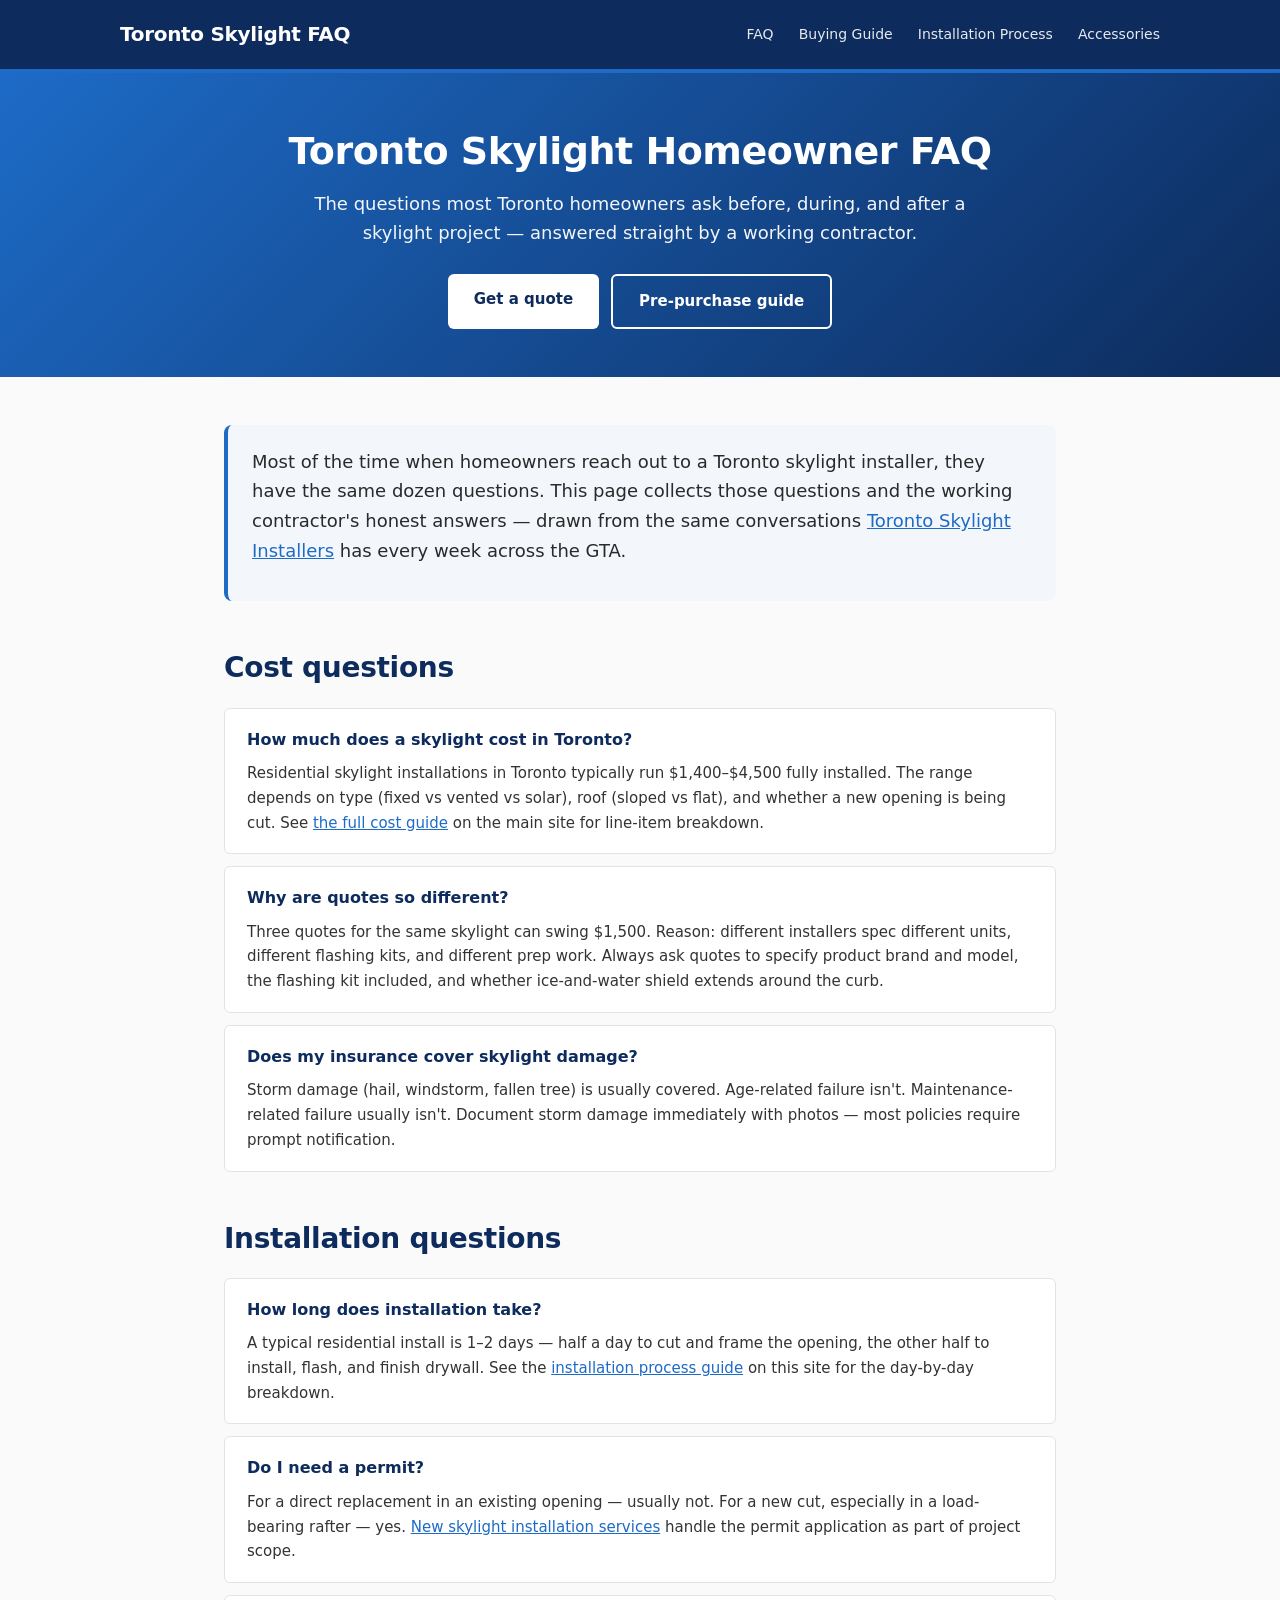
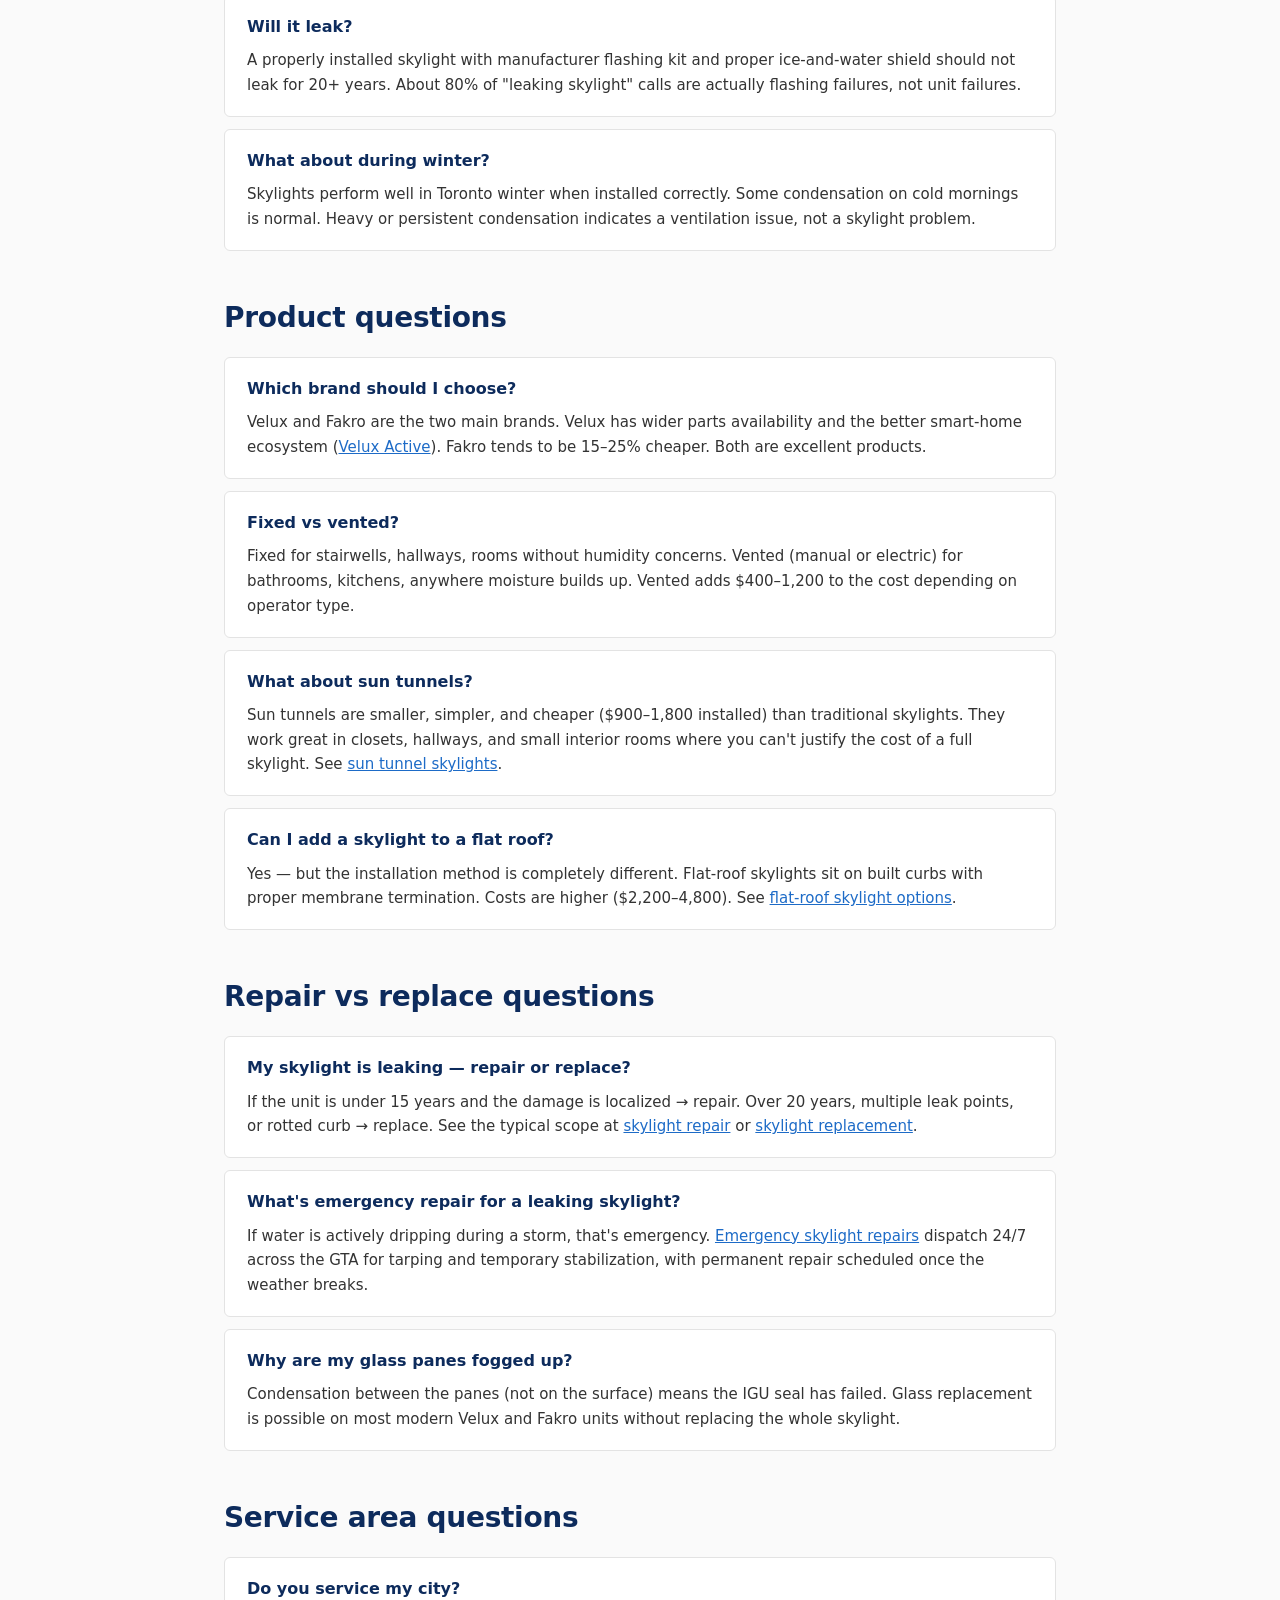
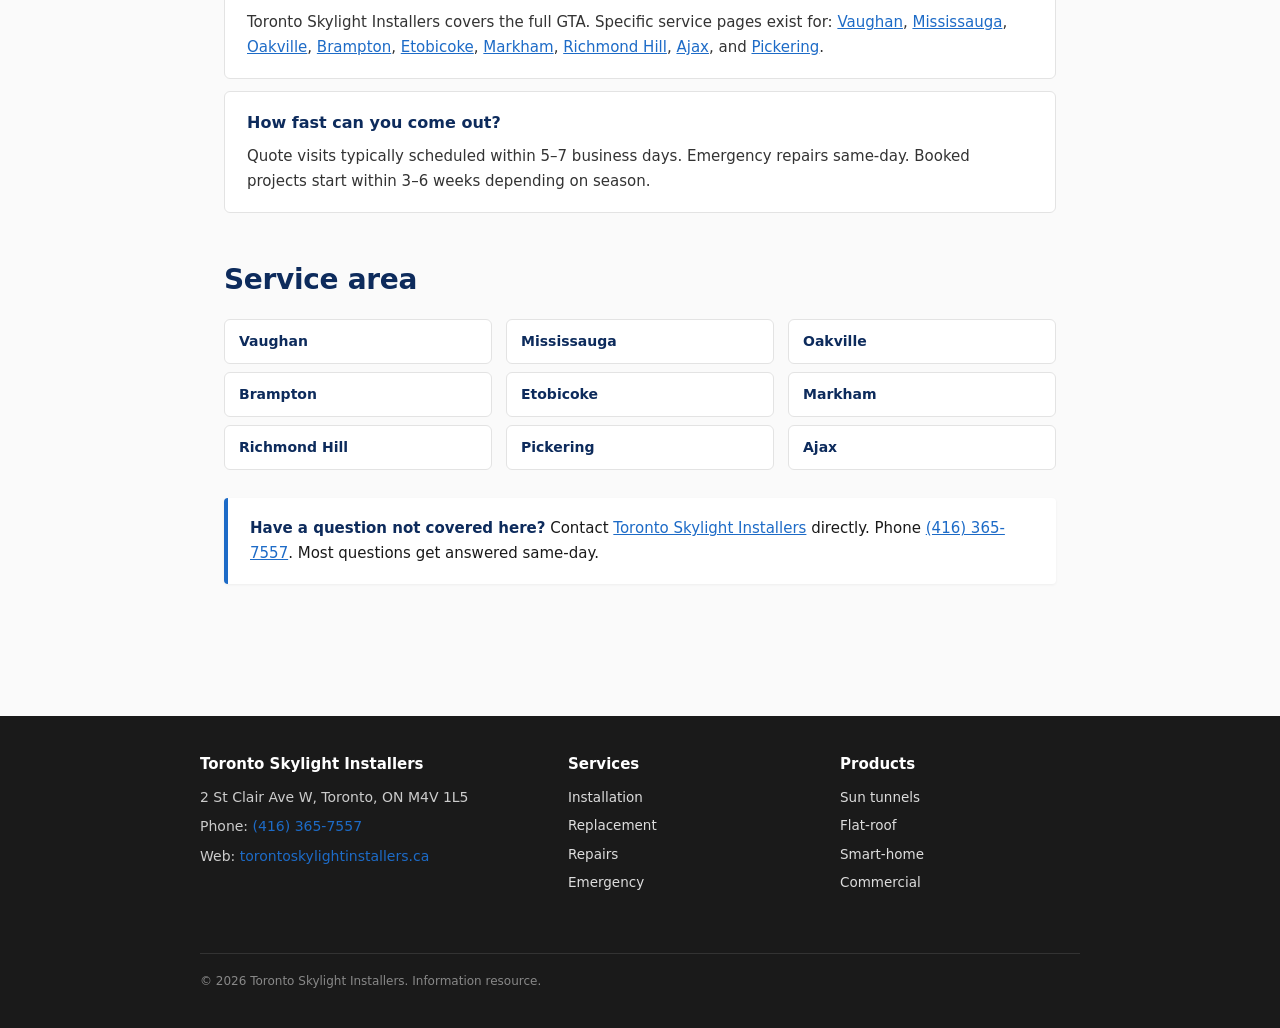
==== index.html @ 75ff4c7b "initial: Toronto Skylight FAQ resource" ====
<!doctype html>
<html lang="en">
<head>
<meta charset="utf-8">
<meta name="viewport" content="width=device-width,initial-scale=1">
<title>Toronto Skylight FAQ — Common Homeowner Questions Answered</title>
<meta name="description" content="The most common questions Toronto homeowners ask about skylights, answered by a working contractor. Installation, repair, replacement, products, and pricing.">
<link rel="stylesheet" href="styles.css">
<script type="application/ld+json">
{
  "@context": "https://schema.org",
  "@type": "FAQPage",
  "mainEntity": [
    {"@type":"Question","name":"How much does a skylight cost in Toronto?","acceptedAnswer":{"@type":"Answer","text":"Residential skylight installs in Toronto run $1,400–$4,500 fully installed depending on type, roof, and complexity."}},
    {"@type":"Question","name":"How long does installation take?","acceptedAnswer":{"@type":"Answer","text":"Most residential installs are 1–2 days. Commercial and complex projects take longer."}}
  ]
}
</script>
</head>
<body>

<header>
  <div class="wrap">
    <div class="logo">Toronto Skylight FAQ</div>
    <nav>
      <a href="index.html">FAQ</a>
      <a href="buying-guide.html">Buying Guide</a>
      <a href="installation-process.html">Installation Process</a>
      <a href="accessory-guide.html">Accessories</a>
    </nav>
  </div>
</header>

<section class="hero">
  <h1>Toronto Skylight Homeowner FAQ</h1>
  <p class="sub">The questions most Toronto homeowners ask before, during, and after a skylight project — answered straight by a working contractor.</p>
  <div class="cta-row">
    <a class="cta primary" href="https://torontoskylightinstallers.ca/contact-us/" rel="noopener">Get a quote</a>
    <a class="cta ghost" href="buying-guide.html">Pre-purchase guide</a>
  </div>
</section>

<main>

<div class="intro">
  <p class="lede">Most of the time when homeowners reach out to a Toronto skylight installer, they have the same dozen questions. This page collects those questions and the working contractor's honest answers — drawn from the same conversations <a href="https://torontoskylightinstallers.ca" rel="noopener">Toronto Skylight Installers</a> has every week across the GTA.</p>
</div>

<h2>Cost questions</h2>

<div class="faq-item">
  <h3>How much does a skylight cost in Toronto?</h3>
  <p>Residential skylight installations in Toronto typically run $1,400–$4,500 fully installed. The range depends on type (fixed vs vented vs solar), roof (sloped vs flat), and whether a new opening is being cut. See <a href="https://torontoskylightinstallers.ca/skylight-replacement-toronto-costs-guide/" rel="noopener">the full cost guide</a> on the main site for line-item breakdown.</p>
</div>

<div class="faq-item">
  <h3>Why are quotes so different?</h3>
  <p>Three quotes for the same skylight can swing $1,500. Reason: different installers spec different units, different flashing kits, and different prep work. Always ask quotes to specify product brand and model, the flashing kit included, and whether ice-and-water shield extends around the curb.</p>
</div>

<div class="faq-item">
  <h3>Does my insurance cover skylight damage?</h3>
  <p>Storm damage (hail, windstorm, fallen tree) is usually covered. Age-related failure isn't. Maintenance-related failure usually isn't. Document storm damage immediately with photos — most policies require prompt notification.</p>
</div>

<h2>Installation questions</h2>

<div class="faq-item">
  <h3>How long does installation take?</h3>
  <p>A typical residential install is 1–2 days — half a day to cut and frame the opening, the other half to install, flash, and finish drywall. See the <a href="installation-process.html">installation process guide</a> on this site for the day-by-day breakdown.</p>
</div>

<div class="faq-item">
  <h3>Do I need a permit?</h3>
  <p>For a direct replacement in an existing opening — usually not. For a new cut, especially in a load-bearing rafter — yes. <a href="https://torontoskylightinstallers.ca/services/new-skylight-installation/" rel="noopener">New skylight installation services</a> handle the permit application as part of project scope.</p>
</div>

<div class="faq-item">
  <h3>Will it leak?</h3>
  <p>A properly installed skylight with manufacturer flashing kit and proper ice-and-water shield should not leak for 20+ years. About 80% of "leaking skylight" calls are actually flashing failures, not unit failures.</p>
</div>

<div class="faq-item">
  <h3>What about during winter?</h3>
  <p>Skylights perform well in Toronto winter when installed correctly. Some condensation on cold mornings is normal. Heavy or persistent condensation indicates a ventilation issue, not a skylight problem.</p>
</div>

<h2>Product questions</h2>

<div class="faq-item">
  <h3>Which brand should I choose?</h3>
  <p>Velux and Fakro are the two main brands. Velux has wider parts availability and the better smart-home ecosystem (<a href="https://torontoskylightinstallers.ca/products/residential/smart-home/" rel="noopener">Velux Active</a>). Fakro tends to be 15–25% cheaper. Both are excellent products.</p>
</div>

<div class="faq-item">
  <h3>Fixed vs vented?</h3>
  <p>Fixed for stairwells, hallways, rooms without humidity concerns. Vented (manual or electric) for bathrooms, kitchens, anywhere moisture builds up. Vented adds $400–1,200 to the cost depending on operator type.</p>
</div>

<div class="faq-item">
  <h3>What about sun tunnels?</h3>
  <p>Sun tunnels are smaller, simpler, and cheaper ($900–1,800 installed) than traditional skylights. They work great in closets, hallways, and small interior rooms where you can't justify the cost of a full skylight. See <a href="https://torontoskylightinstallers.ca/products/residential/sun-tunnel-skylights/" rel="noopener">sun tunnel skylights</a>.</p>
</div>

<div class="faq-item">
  <h3>Can I add a skylight to a flat roof?</h3>
  <p>Yes — but the installation method is completely different. Flat-roof skylights sit on built curbs with proper membrane termination. Costs are higher ($2,200–4,800). See <a href="https://torontoskylightinstallers.ca/products/residential/flat-roof-skylights/" rel="noopener">flat-roof skylight options</a>.</p>
</div>

<h2>Repair vs replace questions</h2>

<div class="faq-item">
  <h3>My skylight is leaking — repair or replace?</h3>
  <p>If the unit is under 15 years and the damage is localized → repair. Over 20 years, multiple leak points, or rotted curb → replace. See the typical scope at <a href="https://torontoskylightinstallers.ca/services/skylight-repairs/" rel="noopener">skylight repair</a> or <a href="https://torontoskylightinstallers.ca/services/skylight-replacement/" rel="noopener">skylight replacement</a>.</p>
</div>

<div class="faq-item">
  <h3>What's emergency repair for a leaking skylight?</h3>
  <p>If water is actively dripping during a storm, that's emergency. <a href="https://torontoskylightinstallers.ca/services/emergency-skylight-repairs/" rel="noopener">Emergency skylight repairs</a> dispatch 24/7 across the GTA for tarping and temporary stabilization, with permanent repair scheduled once the weather breaks.</p>
</div>

<div class="faq-item">
  <h3>Why are my glass panes fogged up?</h3>
  <p>Condensation between the panes (not on the surface) means the IGU seal has failed. Glass replacement is possible on most modern Velux and Fakro units without replacing the whole skylight.</p>
</div>

<h2>Service area questions</h2>

<div class="faq-item">
  <h3>Do you service my city?</h3>
  <p>Toronto Skylight Installers covers the full GTA. Specific service pages exist for: <a href="https://torontoskylightinstallers.ca/service/skylight-replacement-vaughan/" rel="noopener">Vaughan</a>, <a href="https://torontoskylightinstallers.ca/service/skylight-replacement-mississauga/" rel="noopener">Mississauga</a>, <a href="https://torontoskylightinstallers.ca/service/skylight-replacement-oakville/" rel="noopener">Oakville</a>, <a href="https://torontoskylightinstallers.ca/service/skylight-replacement-brampton/" rel="noopener">Brampton</a>, <a href="https://torontoskylightinstallers.ca/service/skylight-replacement-etobicoke/" rel="noopener">Etobicoke</a>, <a href="https://torontoskylightinstallers.ca/service/skylight-replacement-markham/" rel="noopener">Markham</a>, <a href="https://torontoskylightinstallers.ca/service/skylight-replacement-richmond-hill/" rel="noopener">Richmond Hill</a>, <a href="https://torontoskylightinstallers.ca/service/skylight-replacement-ajax/" rel="noopener">Ajax</a>, and <a href="https://torontoskylightinstallers.ca/service/skylight-replacement-pickering/" rel="noopener">Pickering</a>.</p>
</div>

<div class="faq-item">
  <h3>How fast can you come out?</h3>
  <p>Quote visits typically scheduled within 5–7 business days. Emergency repairs same-day. Booked projects start within 3–6 weeks depending on season.</p>
</div>

<h2>Service area</h2>
<div class="cities-grid">
  <a href="https://torontoskylightinstallers.ca/service/skylight-replacement-vaughan/" rel="noopener">Vaughan</a>
  <a href="https://torontoskylightinstallers.ca/service/skylight-replacement-mississauga/" rel="noopener">Mississauga</a>
  <a href="https://torontoskylightinstallers.ca/service/skylight-replacement-oakville/" rel="noopener">Oakville</a>
  <a href="https://torontoskylightinstallers.ca/service/skylight-replacement-brampton/" rel="noopener">Brampton</a>
  <a href="https://torontoskylightinstallers.ca/service/skylight-replacement-etobicoke/" rel="noopener">Etobicoke</a>
  <a href="https://torontoskylightinstallers.ca/service/skylight-replacement-markham/" rel="noopener">Markham</a>
  <a href="https://torontoskylightinstallers.ca/service/skylight-replacement-richmond-hill/" rel="noopener">Richmond Hill</a>
  <a href="https://torontoskylightinstallers.ca/service/skylight-replacement-pickering/" rel="noopener">Pickering</a>
  <a href="https://torontoskylightinstallers.ca/service/skylight-replacement-ajax/" rel="noopener">Ajax</a>
</div>

<div class="callout">
  <strong>Have a question not covered here?</strong> Contact <a href="https://torontoskylightinstallers.ca/contact-us/" rel="noopener">Toronto Skylight Installers</a> directly. Phone <a href="tel:+14163657557">(416) 365-7557</a>. Most questions get answered same-day.
</div>

</main>

<footer>
  <div class="wrap">
    <div>
      <h4>Toronto Skylight Installers</h4>
      <p>2 St Clair Ave W, Toronto, ON M4V 1L5</p>
      <p>Phone: <a href="tel:+14163657557">(416) 365-7557</a></p>
      <p>Web: <a href="https://torontoskylightinstallers.ca" rel="noopener">torontoskylightinstallers.ca</a></p>
    </div>
    <div>
      <h4>Services</h4>
      <ul class="deep-links">
        <li><a href="https://torontoskylightinstallers.ca/services/skylight-installation/" rel="noopener">Installation</a></li>
        <li><a href="https://torontoskylightinstallers.ca/services/skylight-replacement/" rel="noopener">Replacement</a></li>
        <li><a href="https://torontoskylightinstallers.ca/services/skylight-repairs/" rel="noopener">Repairs</a></li>
        <li><a href="https://torontoskylightinstallers.ca/services/emergency-skylight-repairs/" rel="noopener">Emergency</a></li>
      </ul>
    </div>
    <div>
      <h4>Products</h4>
      <ul class="deep-links">
        <li><a href="https://torontoskylightinstallers.ca/products/residential/sun-tunnel-skylights/" rel="noopener">Sun tunnels</a></li>
        <li><a href="https://torontoskylightinstallers.ca/products/residential/flat-roof-skylights/" rel="noopener">Flat-roof</a></li>
        <li><a href="https://torontoskylightinstallers.ca/products/residential/smart-home/" rel="noopener">Smart-home</a></li>
        <li><a href="https://torontoskylightinstallers.ca/products/commercial/commercial-skylights/" rel="noopener">Commercial</a></li>
      </ul>
    </div>
    <div class="meta">© 2026 Toronto Skylight Installers. Information resource.</div>
  </div>
</footer>

</body>
</html>
---- styles.css ----
:root {
  --primary: #1d6bc7;
  --accent: #0d2b5c;
  --bg: #fafafa;
  --text: #1a1a1a;
  --muted: #555;
  --line: #e3e3e3;
  --card: #fff;
  --soft: #f3f7fb;
  --warn: #d6432a;
  --good: #2c8f4c;
}
* { box-sizing: border-box; margin: 0; padding: 0; }
html { scroll-behavior: smooth; }
body {
  font-family: -apple-system, BlinkMacSystemFont, "Segoe UI", system-ui, sans-serif;
  background: var(--bg); color: var(--text);
  line-height: 1.65;
  -webkit-font-smoothing: antialiased;
}
a { color: var(--primary); }

header {
  background: var(--accent); color: #fff;
  padding: 18px 24px; border-bottom: 4px solid var(--primary);
}
header .wrap { max-width: 1040px; margin: 0 auto;
  display: flex; align-items: center; justify-content: space-between; gap: 16px; flex-wrap: wrap; }
header .logo { font-size: 20px; font-weight: 800; letter-spacing: -0.3px; }
header nav a { color: #fff; text-decoration: none; margin-left: 20px;
  font-size: 14px; opacity: 0.9; font-weight: 500; }
header nav a:hover { opacity: 1; text-decoration: underline; }

.hero {
  background: linear-gradient(135deg, var(--primary) 0%, var(--accent) 100%);
  color: #fff; padding: 56px 24px 48px; text-align: center;
}
.hero h1 { font-size: 38px; line-height: 1.2; max-width: 820px;
  margin: 0 auto 14px; font-weight: 800; letter-spacing: -0.5px; }
.hero .sub { max-width: 660px; margin: 0 auto; font-size: 18px;
  opacity: 0.95; }
.hero .cta-row { margin-top: 26px; display: flex; gap: 12px; justify-content: center; flex-wrap: wrap; }
.hero .cta {
  display: inline-block;
  padding: 13px 26px; border-radius: 6px;
  text-decoration: none; font-weight: 700; font-size: 15px;
  transition: transform .15s;
}
.hero .cta.primary { background: #fff; color: var(--accent); }
.hero .cta.ghost { border: 2px solid #fff; color: #fff; }
.hero .cta:hover { transform: translateY(-1px); }

main { max-width: 880px; margin: 0 auto; padding: 48px 24px; }
main h2 { font-size: 28px; margin: 44px 0 16px; color: var(--accent);
  letter-spacing: -0.3px; }
main h3 { font-size: 19px; margin: 22px 0 8px; color: var(--text); }
main p { margin-bottom: 14px; color: #2a2a2a; }
main ul { margin: 12px 0 20px 22px; }
main li { margin-bottom: 6px; }

.lede { font-size: 18px; color: #2a2a2a; }
.intro { background: var(--soft); padding: 22px 24px; border-radius: 8px;
  border-left: 4px solid var(--primary); margin-bottom: 32px; }

.service-grid { display: grid; grid-template-columns: repeat(2, 1fr);
  gap: 16px; margin: 14px 0 32px; }
.service-card { background: var(--card); border: 1px solid var(--line);
  border-radius: 8px; padding: 22px 24px;
  transition: box-shadow .2s, transform .15s; }
.service-card:hover { box-shadow: 0 8px 20px rgba(0,0,0,0.07); transform: translateY(-2px); }
.service-card h3 { color: var(--accent); font-size: 17px; margin: 0 0 6px;
  border-bottom: 2px solid var(--primary); padding-bottom: 6px;
  display: inline-block; }
.service-card p { font-size: 14.5px; color: #444; margin: 8px 0 12px; }
.service-card a.deep { display: inline-block; font-size: 13px;
  text-decoration: none; color: var(--primary); font-weight: 600; }
.service-card a.deep::after { content: " →"; }
.service-card a.deep:hover { text-decoration: underline; }

.comparison-table { width: 100%; border-collapse: collapse;
  margin: 14px 0 30px; background: var(--card);
  border: 1px solid var(--line); border-radius: 8px; overflow: hidden;
  font-size: 14.5px; }
.comparison-table th { background: var(--accent); color: #fff;
  padding: 12px 14px; text-align: left; font-size: 14px; }
.comparison-table td { padding: 12px 14px; border-top: 1px solid var(--line); vertical-align: top; }
.comparison-table tr:nth-child(even) td { background: var(--soft); }
.comparison-table td:first-child { font-weight: 600; color: var(--accent); }

.callout { background: var(--card); border-left: 4px solid var(--primary);
  padding: 18px 22px; margin: 24px 0; border-radius: 4px;
  box-shadow: 0 1px 3px rgba(0,0,0,0.05); font-size: 15px; }
.callout strong { color: var(--accent); }

.faq-item { background: var(--card); border: 1px solid var(--line);
  border-radius: 6px; padding: 18px 22px; margin-bottom: 12px; }
.faq-item h3 { margin-top: 0; color: var(--accent); font-size: 16px; }
.faq-item p { margin: 8px 0 0; color: #333; font-size: 15px; }

.cities-grid { display: grid; grid-template-columns: repeat(3, 1fr);
  gap: 8px 14px; margin: 14px 0 28px; }
.cities-grid a { display: block; padding: 10px 14px;
  background: var(--card); border: 1px solid var(--line); border-radius: 6px;
  text-decoration: none; color: var(--accent); font-size: 14px; font-weight: 600;
  transition: background .15s, border-color .15s; }
.cities-grid a:hover { background: var(--soft); border-color: var(--primary); }

.estimator { background: var(--card); border: 1px solid var(--line);
  border-radius: 10px; padding: 26px; margin: 18px 0 32px;
  box-shadow: 0 2px 8px rgba(0,0,0,0.04); }
.estimator h3 { margin: 0 0 14px; color: var(--accent); font-size: 18px; }
.estimator label { display: block; margin: 14px 0 6px;
  font-size: 14px; font-weight: 600; color: #333; }
.estimator select, .estimator input { width: 100%; padding: 10px 12px;
  border: 1px solid var(--line); border-radius: 5px; font-size: 14px;
  background: var(--bg); }
.estimator .result { margin-top: 22px; padding: 18px 22px;
  background: linear-gradient(135deg, var(--soft), #fff);
  border-radius: 8px; border-left: 4px solid var(--primary); }
.estimator .result .low-high { font-size: 26px; color: var(--accent); font-weight: 800; }
.estimator .result .label { font-size: 13px; color: var(--muted); margin-top: 2px; }
.estimator .result .note { font-size: 13px; color: #444; margin-top: 12px; line-height: 1.5; }

.tree { background: var(--card); padding: 24px; border-radius: 10px;
  border: 1px solid var(--line); margin: 18px 0 32px; }
.tree .step { display: flex; gap: 14px; padding: 14px 0;
  border-bottom: 1px solid var(--line); }
.tree .step:last-child { border-bottom: none; }
.tree .num { flex-shrink: 0; width: 28px; height: 28px;
  background: var(--primary); color: #fff; border-radius: 50%;
  display: flex; align-items: center; justify-content: center;
  font-size: 13px; font-weight: 700; }
.tree .step-body p { margin: 0 0 4px; }
.tree .step-body .yes { color: var(--good); font-weight: 600; font-size: 14px; }
.tree .step-body .no { color: var(--warn); font-weight: 600; font-size: 14px; }

.glossary { background: var(--card); border-radius: 8px; padding: 18px 22px;
  border: 1px solid var(--line); margin: 14px 0 28px; }
.glossary dt { font-weight: 700; color: var(--accent); margin-top: 10px; font-size: 15px; }
.glossary dt:first-child { margin-top: 0; }
.glossary dd { margin: 4px 0 0; color: #333; font-size: 14.5px; }

footer { background: #1a1a1a; color: #ccc; padding: 36px 24px;
  font-size: 14px; margin-top: 60px; }
footer .wrap { max-width: 880px; margin: 0 auto; display: grid;
  grid-template-columns: 1.4fr 1fr 1fr; gap: 32px; }
footer h4 { color: #fff; margin-bottom: 10px; font-size: 15px; }
footer p { margin-bottom: 6px; }
footer a { color: var(--primary); text-decoration: none; }
footer a:hover { text-decoration: underline; }
footer .meta { margin-top: 22px; padding-top: 18px; border-top: 1px solid #333;
  font-size: 12px; color: #888; grid-column: 1/-1; }
footer ul.deep-links { list-style: none; padding: 0; margin: 0; }
footer ul.deep-links li { margin-bottom: 5px; }
footer ul.deep-links a { font-size: 13.5px; color: #ddd; }

@media (max-width: 720px) {
  .hero h1 { font-size: 28px; }
  .service-grid, .cities-grid { grid-template-columns: 1fr; }
  .cities-grid { grid-template-columns: 1fr 1fr; }
  footer .wrap { grid-template-columns: 1fr; }
  .comparison-table { font-size: 13px; }
  .comparison-table th, .comparison-table td { padding: 8px 10px; }
  header .wrap { flex-direction: column; align-items: flex-start; }
  header nav { margin-top: 8px; }
  header nav a:first-child { margin-left: 0; }
}
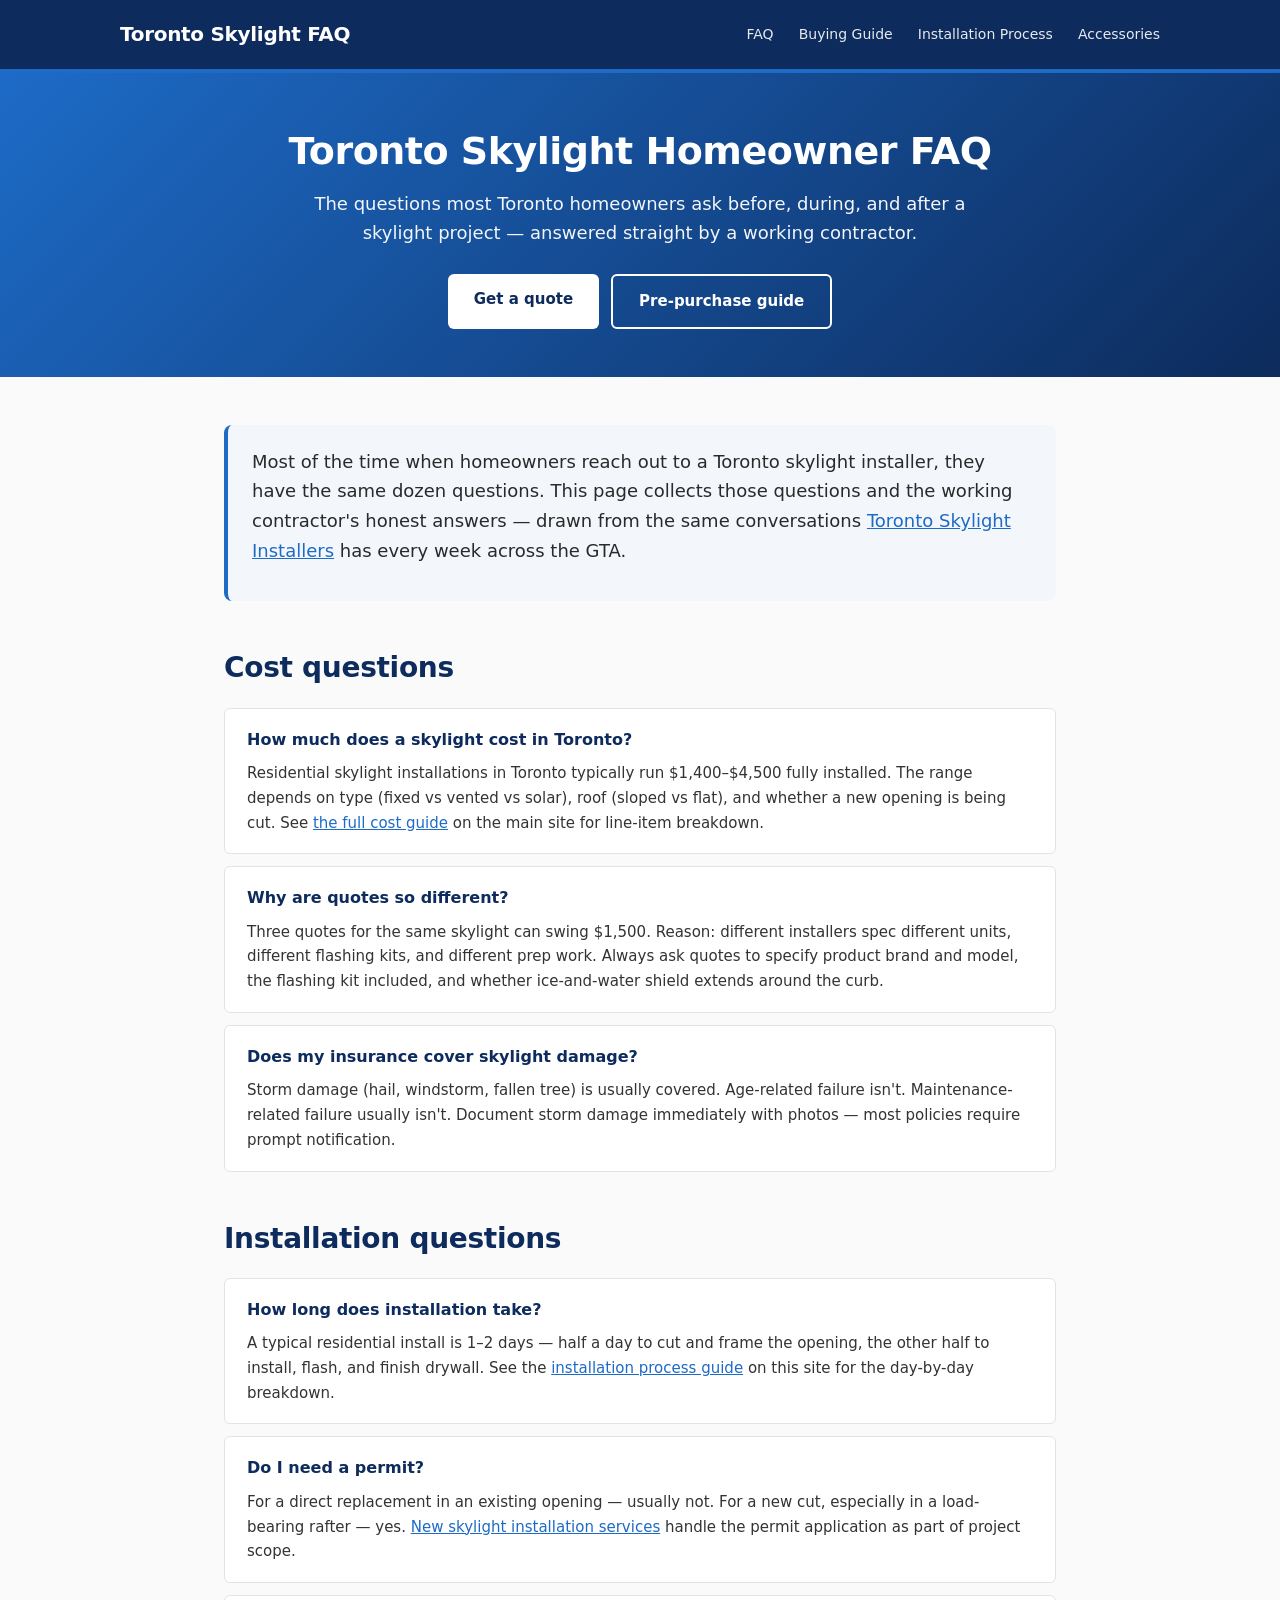
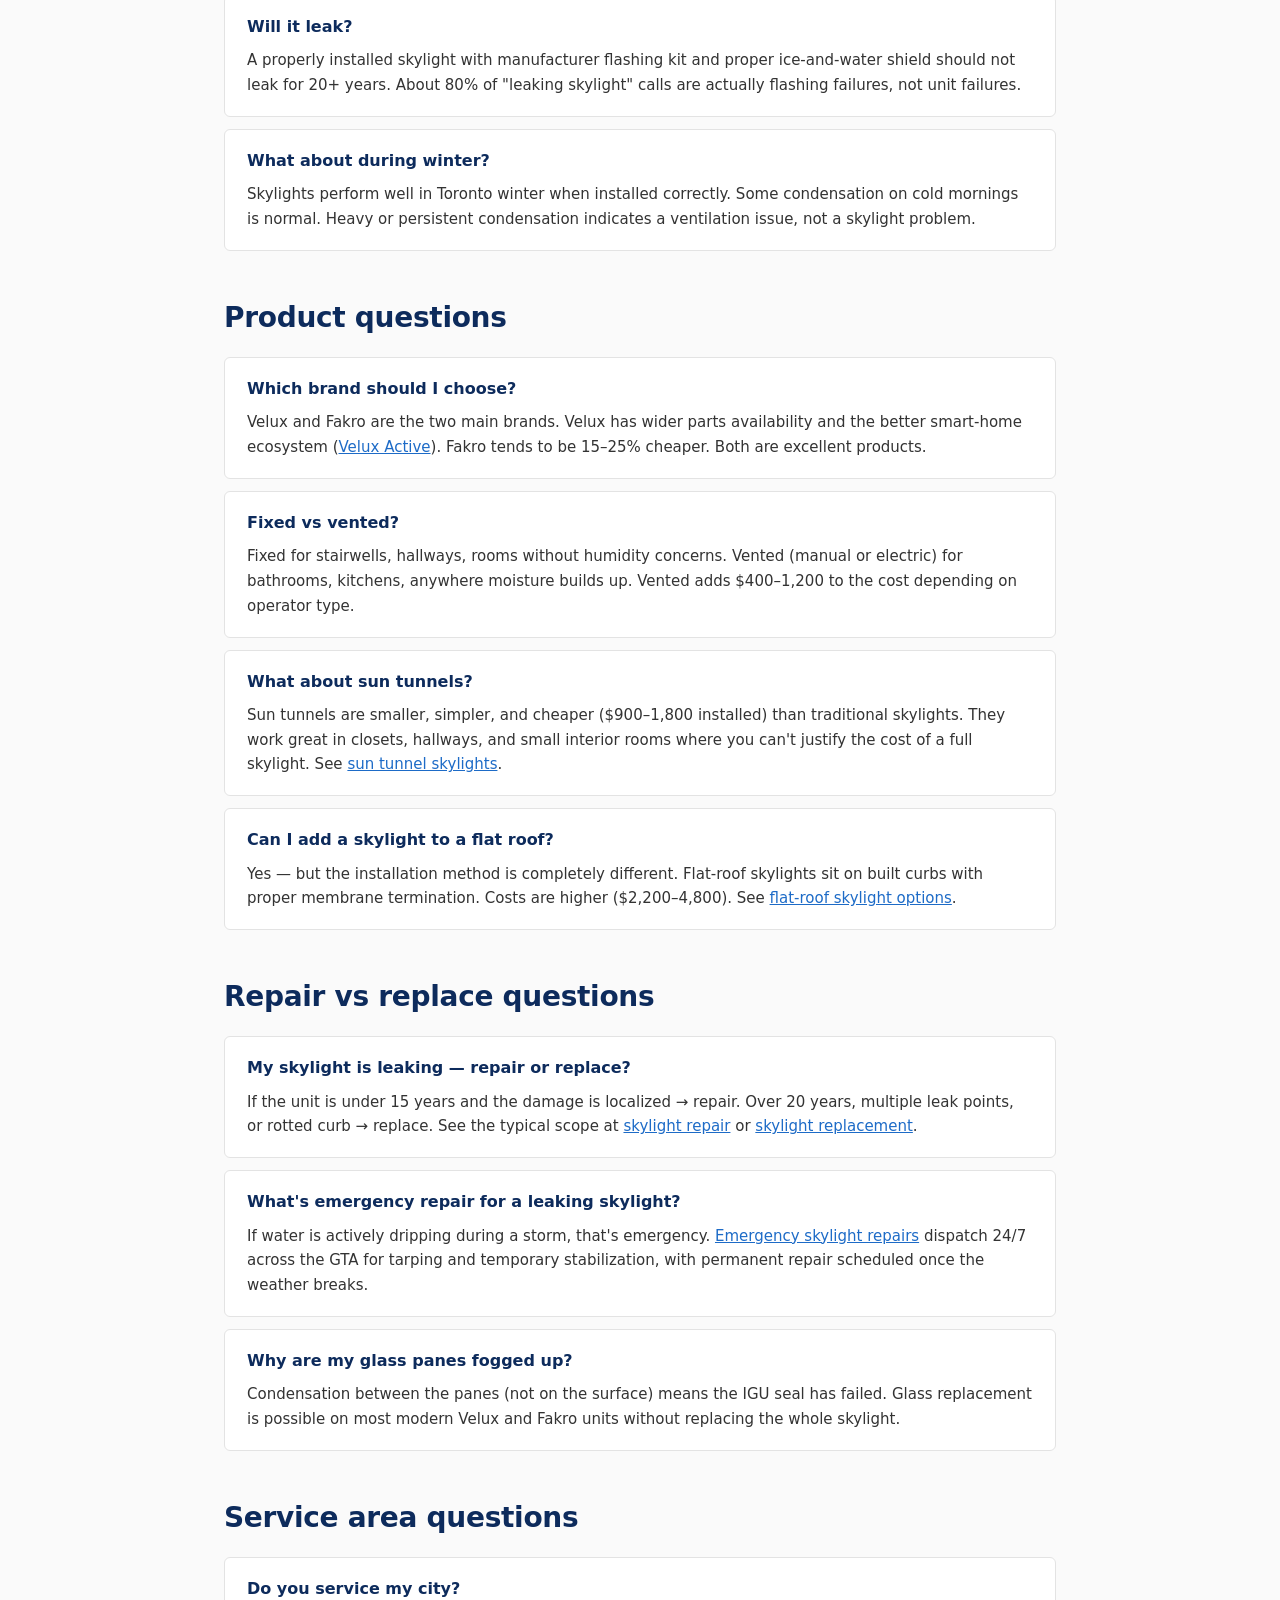
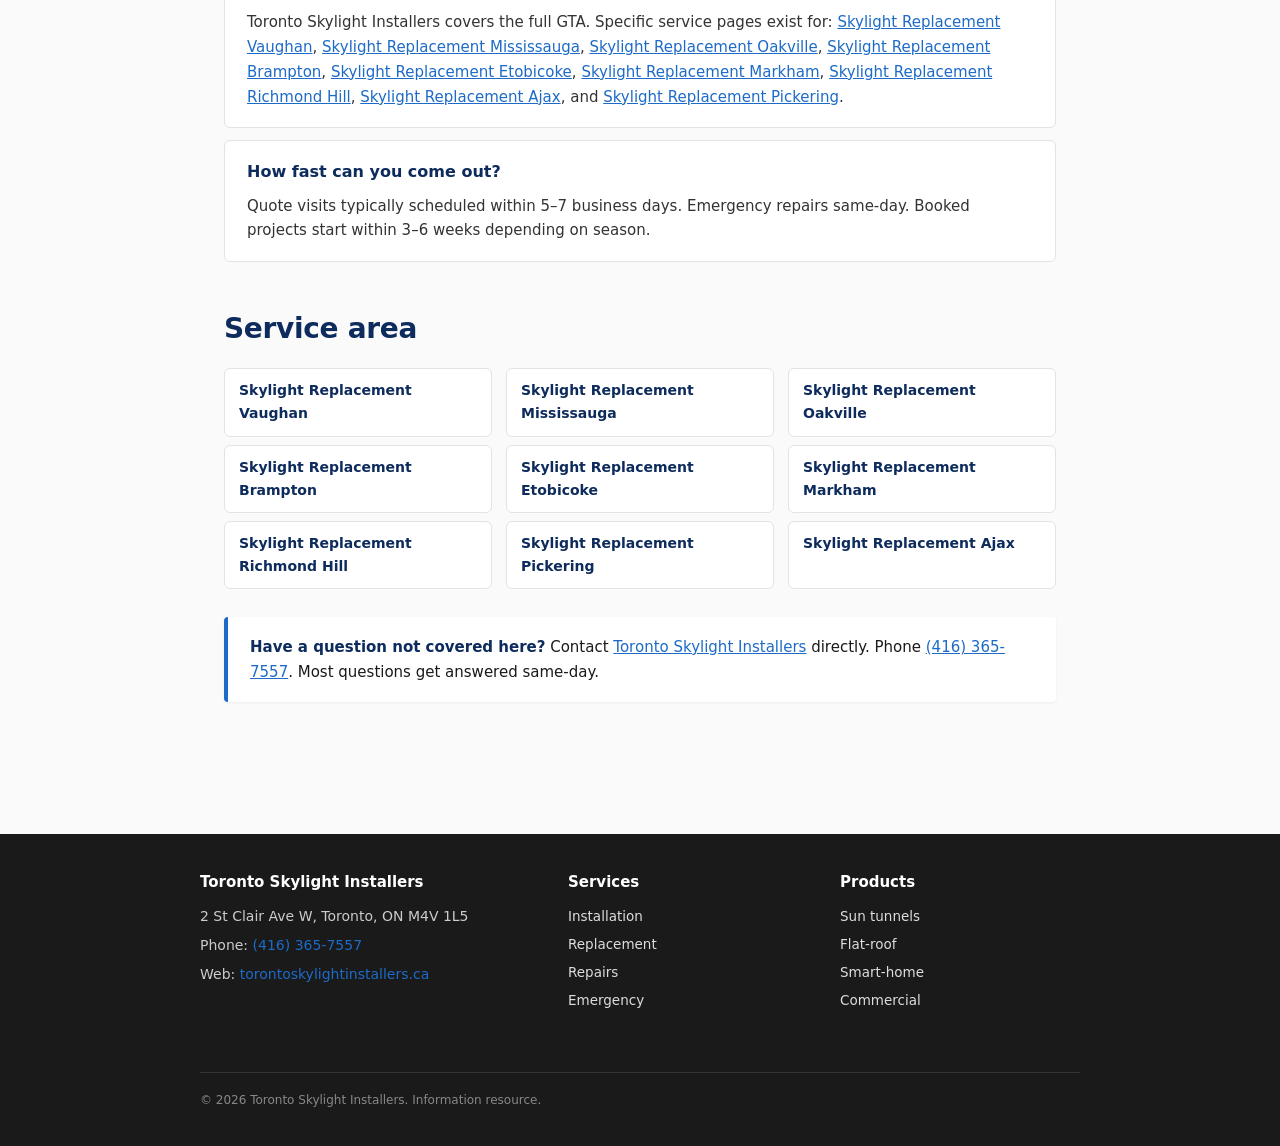
==== commit 2e96c279: "fix: brand anchors point to homepage, expand city anchor text to service+region" ====
--- a/index.html
+++ b/index.html
@@ -128,7 +128,7 @@
 
 <div class="faq-item">
   <h3>Do you service my city?</h3>
-  <p>Toronto Skylight Installers covers the full GTA. Specific service pages exist for: <a href="https://torontoskylightinstallers.ca/service/skylight-replacement-vaughan/" rel="noopener">Vaughan</a>, <a href="https://torontoskylightinstallers.ca/service/skylight-replacement-mississauga/" rel="noopener">Mississauga</a>, <a href="https://torontoskylightinstallers.ca/service/skylight-replacement-oakville/" rel="noopener">Oakville</a>, <a href="https://torontoskylightinstallers.ca/service/skylight-replacement-brampton/" rel="noopener">Brampton</a>, <a href="https://torontoskylightinstallers.ca/service/skylight-replacement-etobicoke/" rel="noopener">Etobicoke</a>, <a href="https://torontoskylightinstallers.ca/service/skylight-replacement-markham/" rel="noopener">Markham</a>, <a href="https://torontoskylightinstallers.ca/service/skylight-replacement-richmond-hill/" rel="noopener">Richmond Hill</a>, <a href="https://torontoskylightinstallers.ca/service/skylight-replacement-ajax/" rel="noopener">Ajax</a>, and <a href="https://torontoskylightinstallers.ca/service/skylight-replacement-pickering/" rel="noopener">Pickering</a>.</p>
+  <p>Toronto Skylight Installers covers the full GTA. Specific service pages exist for: <a href="https://torontoskylightinstallers.ca/service/skylight-replacement-vaughan/" rel="noopener">Skylight Replacement Vaughan</a>, <a href="https://torontoskylightinstallers.ca/service/skylight-replacement-mississauga/" rel="noopener">Skylight Replacement Mississauga</a>, <a href="https://torontoskylightinstallers.ca/service/skylight-replacement-oakville/" rel="noopener">Skylight Replacement Oakville</a>, <a href="https://torontoskylightinstallers.ca/service/skylight-replacement-brampton/" rel="noopener">Skylight Replacement Brampton</a>, <a href="https://torontoskylightinstallers.ca/service/skylight-replacement-etobicoke/" rel="noopener">Skylight Replacement Etobicoke</a>, <a href="https://torontoskylightinstallers.ca/service/skylight-replacement-markham/" rel="noopener">Skylight Replacement Markham</a>, <a href="https://torontoskylightinstallers.ca/service/skylight-replacement-richmond-hill/" rel="noopener">Skylight Replacement Richmond Hill</a>, <a href="https://torontoskylightinstallers.ca/service/skylight-replacement-ajax/" rel="noopener">Skylight Replacement Ajax</a>, and <a href="https://torontoskylightinstallers.ca/service/skylight-replacement-pickering/" rel="noopener">Skylight Replacement Pickering</a>.</p>
 </div>
 
 <div class="faq-item">
@@ -138,19 +138,19 @@
 
 <h2>Service area</h2>
 <div class="cities-grid">
-  <a href="https://torontoskylightinstallers.ca/service/skylight-replacement-vaughan/" rel="noopener">Vaughan</a>
-  <a href="https://torontoskylightinstallers.ca/service/skylight-replacement-mississauga/" rel="noopener">Mississauga</a>
-  <a href="https://torontoskylightinstallers.ca/service/skylight-replacement-oakville/" rel="noopener">Oakville</a>
-  <a href="https://torontoskylightinstallers.ca/service/skylight-replacement-brampton/" rel="noopener">Brampton</a>
-  <a href="https://torontoskylightinstallers.ca/service/skylight-replacement-etobicoke/" rel="noopener">Etobicoke</a>
-  <a href="https://torontoskylightinstallers.ca/service/skylight-replacement-markham/" rel="noopener">Markham</a>
-  <a href="https://torontoskylightinstallers.ca/service/skylight-replacement-richmond-hill/" rel="noopener">Richmond Hill</a>
-  <a href="https://torontoskylightinstallers.ca/service/skylight-replacement-pickering/" rel="noopener">Pickering</a>
-  <a href="https://torontoskylightinstallers.ca/service/skylight-replacement-ajax/" rel="noopener">Ajax</a>
+  <a href="https://torontoskylightinstallers.ca/service/skylight-replacement-vaughan/" rel="noopener">Skylight Replacement Vaughan</a>
+  <a href="https://torontoskylightinstallers.ca/service/skylight-replacement-mississauga/" rel="noopener">Skylight Replacement Mississauga</a>
+  <a href="https://torontoskylightinstallers.ca/service/skylight-replacement-oakville/" rel="noopener">Skylight Replacement Oakville</a>
+  <a href="https://torontoskylightinstallers.ca/service/skylight-replacement-brampton/" rel="noopener">Skylight Replacement Brampton</a>
+  <a href="https://torontoskylightinstallers.ca/service/skylight-replacement-etobicoke/" rel="noopener">Skylight Replacement Etobicoke</a>
+  <a href="https://torontoskylightinstallers.ca/service/skylight-replacement-markham/" rel="noopener">Skylight Replacement Markham</a>
+  <a href="https://torontoskylightinstallers.ca/service/skylight-replacement-richmond-hill/" rel="noopener">Skylight Replacement Richmond Hill</a>
+  <a href="https://torontoskylightinstallers.ca/service/skylight-replacement-pickering/" rel="noopener">Skylight Replacement Pickering</a>
+  <a href="https://torontoskylightinstallers.ca/service/skylight-replacement-ajax/" rel="noopener">Skylight Replacement Ajax</a>
 </div>
 
 <div class="callout">
-  <strong>Have a question not covered here?</strong> Contact <a href="https://torontoskylightinstallers.ca/contact-us/" rel="noopener">Toronto Skylight Installers</a> directly. Phone <a href="tel:+14163657557">(416) 365-7557</a>. Most questions get answered same-day.
+  <strong>Have a question not covered here?</strong> Contact <a href="https://torontoskylightinstallers.ca" rel="noopener">Toronto Skylight Installers</a> directly. Phone <a href="tel:+14163657557">(416) 365-7557</a>. Most questions get answered same-day.
 </div>
 
 </main>
